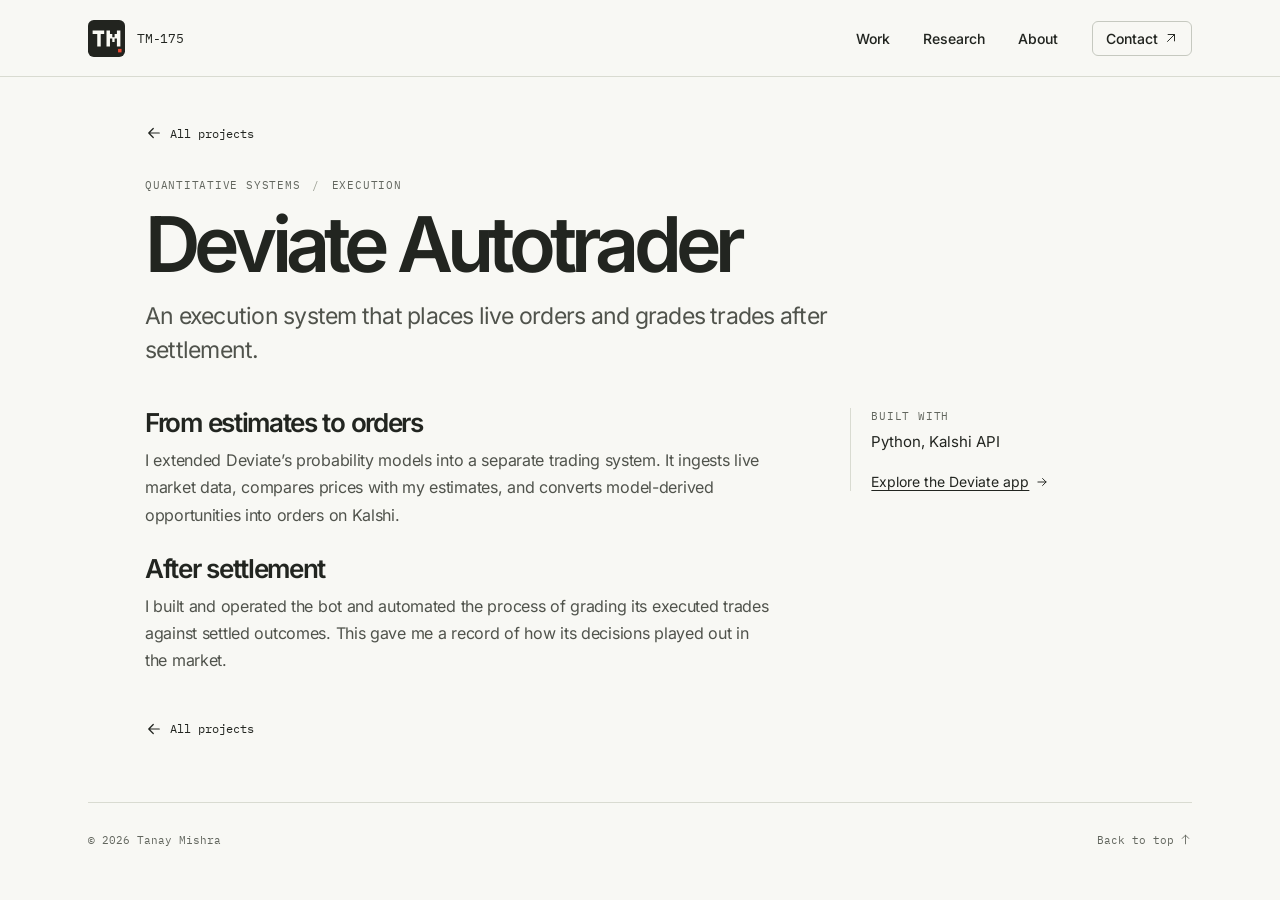
==== projects/autotrader.html @ 8a40930e "initial files" ====
<!doctype html>
<html lang="en"><head>
<meta charset="utf-8"><meta name="viewport" content="width=device-width, initial-scale=1">
<meta name="theme-color" content="#f8f8f4"><title>Deviate Autotrader | Tanay Mishra</title>
<meta name="description" content="An execution system that places live orders and grades trades after settlement.">
<meta property="og:type" content="website"><meta property="og:title" content="Deviate Autotrader | Tanay Mishra"><meta property="og:description" content="An execution system that places live orders and grades trades after settlement.">
<link rel="icon" href="../assets/mark.svg" type="image/svg+xml"><link rel="stylesheet" href="../assets/site.css">
<link rel="preload" as="font" href="../assets/fonts/inter-latin-wght-normal.woff2" type="font/woff2" crossorigin>
</head><body id="top"><a href="#main" class="skip">Skip to content</a><header class="site-header"><div class="header-inner shell">
<a class="identity" href="../index.html" aria-label="Tanay Mishra, home"><svg viewBox="0 0 32 32" aria-hidden="true" class="monogram"><rect width="32" height="32" rx="5" fill="#22241f"/><path fill="#fafaf4" d="M4 9h10v3h-3v11H8V12H4zm12 0h3v3h2v3h2v-3h2V9h3v14h-3v-7h-2v3h-2v-3h-2v7h-3z"/><rect x="26" y="25" width="3" height="3" fill="#ed4934"/></svg><span>TM-175</span></a>
<nav aria-label="Main navigation"><a href="../index.html#work">Work</a><a href="../index.html#research">Research</a><a href="../index.html#about">About</a><a class="nav-contact" href="../index.html#contact">Contact <svg class="icon " viewBox="0 0 24 24" fill="none" stroke="currentColor" stroke-width="1.65" stroke-linecap="round" stroke-linejoin="round" aria-hidden="true"><path d="M6 18 18 6M7 6h11v11"/></svg></a></nav></div></header>
<main class="detail shell" id="main"><a class="back" href="../index.html#work"><svg class="icon " viewBox="0 0 24 24" fill="none" stroke="currentColor" stroke-width="1.65" stroke-linecap="round" stroke-linejoin="round" aria-hidden="true"><path d="M19 12H5m6-6-6 6 6 6"/></svg> All projects</a>
<div class="detail-intro"><p class="meta">Quantitative systems <span>/</span> Execution</p><h1>Deviate Autotrader</h1><p>An execution system that places live orders and grades trades after settlement.</p></div><div class="detail-body"><div class="prose"><section><h2>From estimates to orders</h2><p>I extended Deviate’s probability models into a separate trading system. It ingests live market data, compares prices with my estimates, and converts model-derived opportunities into orders on Kalshi.</p></section><section><h2>After settlement</h2><p>I built and operated the bot and automated the process of grading its executed trades against settled outcomes. This gave me a record of how its decisions played out in the market.</p></section></div><aside><h2 class="meta">Built with</h2><p>Python, Kalshi API</p><a class="detail-link" href="deviate.html">Explore the Deviate app <svg class="icon " viewBox="0 0 24 24" fill="none" stroke="currentColor" stroke-width="1.65" stroke-linecap="round" stroke-linejoin="round" aria-hidden="true"><path d="M5 12h14m-6-6 6 6-6 6"/></svg></a></aside></div><a class="back ending" href="../index.html#work"><svg class="icon " viewBox="0 0 24 24" fill="none" stroke="currentColor" stroke-width="1.65" stroke-linecap="round" stroke-linejoin="round" aria-hidden="true"><path d="M19 12H5m6-6-6 6 6 6"/></svg> All projects</a></main><footer class="shell"><span>© 2026 Tanay Mishra</span><a href="#top">Back to top <svg class="icon " viewBox="0 0 24 24" fill="none" stroke="currentColor" stroke-width="1.65" stroke-linecap="round" stroke-linejoin="round" aria-hidden="true"><path d="M12 20V4m-6 6 6-6 6 6"/></svg></a></footer></body></html>
---- assets/site.css ----
@font-face {
  font-family: Inter;
  src: url("fonts/inter-latin-wght-normal.woff2") format("woff2");
  font-weight: 100 900;
  font-style: normal;
  font-display: swap;
}
@font-face {
  font-family: Plex Mono;
  src: url("fonts/ibm-plex-mono-latin-400-normal.woff2") format("woff2");
  font-weight: 400;
  font-style: normal;
  font-display: swap;
}
:root {
  --paper: #f8f8f4;
  --ink: #222520;
  --body: #50534c;
  --quiet: #62665e;
  --line: #d9dbd1;
  --signal: #df4932;
  --mono: "Plex Mono", ui-monospace, Menlo, monospace;
  --edge: clamp(24px, 6.9vw, 108px);
  font-family: Inter, -apple-system, BlinkMacSystemFont, "Segoe UI", sans-serif;
  color: var(--ink);
  background: var(--paper);
  -webkit-font-smoothing: antialiased;
  text-rendering: optimizeLegibility;
}
*, *::before, *::after { box-sizing: border-box; }
html { scroll-behavior: smooth; scroll-padding-top: 28px; }
body { margin: 0; }
button, a { -webkit-tap-highlight-color: transparent; }
button { font: inherit; cursor: pointer; }
a { text-decoration: none; color: inherit; }
button:focus-visible, a:focus-visible { outline: 3px solid #ae4029; outline-offset: 5px; }
button:disabled { cursor: default; }
[hidden] { display: none !important; }
::selection { background: #ffcfba; color: #251f1c; }
h1, h2, h3, p, figure, dl, dd { margin: 0; }
img, canvas { max-width: 100%; display: block; }
.icon { width: 18px; height: 18px; display: inline-block; flex: none; vertical-align: middle; }
.icon.tiny { width: 13px; height: 13px; }
.shell { width: min(calc(100% - 2 * var(--edge)), 1192px); margin-inline: auto; }
.skip { position: fixed; top: 8px; left: 8px; padding: 12px; border-radius: 4px; background: white; z-index: 5; transform: translateY(-160%); }
.skip:focus { transform: none; }
.site-header { border-bottom: 1px solid var(--line); }
.header-inner, .identity, nav, .nav-contact, .hero-actions, .quiet-link, .button, .section-bar, .view-controls, .figure-name, .controls, footer, footer a, .back, .detail-link {
  display: flex; align-items: center;
}
.header-inner { justify-content: space-between; min-height: 76px; }
.identity { gap: 12px; font: 400 13px/1 var(--mono); letter-spacing: -.025em; }
.monogram { display: block; width: 37px; height: 37px; }
nav { gap: clamp(16px, 2.6vw, 38px); }
nav a { font-size: 14px; font-weight: 520; padding-block: 10px; }
nav a:hover, .quiet-link:hover, .back:hover, footer a:hover, .contact-links a:hover, .detail-link:hover { color: #a83b28; }
nav .nav-contact { gap: 6px; padding: 8px 13px; border: 1px solid #c6c9c0; border-radius: 6px; }
.nav-contact .icon { width: 14px; height: 14px; }
.hero { display: grid; grid-template-columns: 1fr 1.13fr; align-items: center; gap: 3.4%; padding: clamp(36px,4.3vw,68px) 0 clamp(38px,4.5vw,70px); }
.meta, .figure-name, .controls, .back, footer, .screens figcaption { font-family: var(--mono); }
.meta { text-transform: uppercase; letter-spacing: .07em; color: var(--quiet); line-height: 1.6; font-size: 11px; }
.meta span { color: #999d91; padding-inline: 4px; }
.location { display: flex; align-items: center; gap: 7px; font-size: 11px; letter-spacing: .085em; }
.location .icon { width: 14px; height: 14px; color: #b63e2b; }
h1, h2, h3 { font-weight: 610; }
.hero h1 { font-size: clamp(52px, 5.55vw, 81px); line-height: 1.07; letter-spacing: -.066em; margin: 18px 0; }
.hero h1 span { color: var(--signal); }
.intro-text { color: var(--body); max-width: 450px; font-size: clamp(17px,1.48vw,21px); line-height: 1.56; letter-spacing: -.035em; }
.intro-text strong { color: var(--ink); font-weight: 580; }
.hero-actions { margin-top: 28px; gap: 24px; }
.button, .quiet-link { font-size: 14px; font-weight: 540; gap: 9px; }
.button.primary { justify-content: center; background: var(--ink); color: white; border-radius: 6px; padding: 13px 16px; gap: 19px; transition: background .16s, transform .16s; }
.button.primary:hover { background: #383f33; transform: translateY(-2px); }
.button .icon { width: 15px; height: 15px; }
.quiet-link { gap: 8px; min-height: 44px; }
.circuit { min-width: 0; }
.circuit-stage { aspect-ratio: 1.95; width: 100%; position: relative; isolation: isolate; overflow: clip; pointer-events: none; }
.circuit-stage::before { content: ""; position: absolute; inset: 0; z-index: -1; background-image: radial-gradient(#a4a99b 0.75px,transparent 0.85px); background-size: 13px 13px; opacity: .52; mask-image: radial-gradient(ellipse,black 18%,rgba(0,0,0,.5) 65%,transparent 85%); }
.circuit-stage canvas, .circuit-stage img { position: absolute; width: 113%; max-width: none; height: auto; left: -8%; top: 50%; transform: translateY(-50%); image-rendering: pixelated; }
.reg { width: 9px; height: 9px; position: absolute; color: #b8beb1; z-index: 1; }
.reg::before, .reg::after { content:""; position:absolute; background:currentColor; }
.reg::before { height:1px; width:9px; top:4px; }
.reg::after { width:1px; height:9px; left:4px; }
.tl { top: 0; left: 0; } .tr { top: 0; right: 0; } .bl { bottom: 0; left: 0; } .br { bottom: 0; right: 0; }
.circuit figcaption { display: flex; justify-content: space-between; align-items: center; margin-top: 9px; padding: 0 2px; color: var(--quiet); }
.figure-name, .controls { text-transform: uppercase; letter-spacing: .065em; font-size: 10px; gap: 8px; }
.figure-name .icon { color: var(--ink); width: 15px; height: 15px; }
.controls { gap: 0; }
#lap { min-width: 56px; }
.controls button { display: grid; place-items: center; min-width: 30px; height: 28px; background: transparent; border: 0; border-left: 1px solid var(--line); color: var(--ink); font: inherit; }
.controls button:hover { background: #eaece4; }
.controls .icon { width: 15px; height: 15px; }
#play .play, #play[data-paused="true"] .pause { display: none; }
#play[data-paused="true"] .play { display: block; }
.section { padding-block: 48px 59px; }
#work, .divided { border-top: 1px solid var(--line); }
.section-bar { justify-content: space-between; gap: 14px; margin-bottom: 25px; }
h2 { font-size: clamp(30px,3vw,44px); line-height: 1.13; letter-spacing: -.065em; }
.red-square { width: .13em; height: .13em; margin-left: .12em; background: var(--signal); display: inline-block; }
.view-controls { padding: 3px; border: 1px solid var(--line); border-radius: 6px; gap: 2px; }
.view-controls button { height: 30px; width: 34px; border-radius: 3px; background: transparent; border: 0; color: #696e63; display: grid; place-items: center; }
.view-controls button[aria-pressed="true"] { background: #e3e5db; color: #242720; }
.view-controls .icon { width: 15px; height: 15px; }
.project-grid { display: grid; grid-template-columns: repeat(2,minmax(0,1fr)); gap: 37px 24px; }
.project-card a { display: block; border-radius: 7px; }
.cover { overflow: hidden; border-radius: 8px; background: #e6e8dd; }
.cover img { width: 100%; height: auto; transition: transform .4s cubic-bezier(.2,.7,.25,1); }
.card-copy { padding: 18px 2px 0; }
.card-copy .meta { font-size: 10px; }
.card-title { display: flex; justify-content: space-between; align-items: center; gap: 10px; margin: 6px 0; }
.card-title h3, .research-card h3 { font-size: clamp(22px,2.2vw,31px); line-height: 1.15; letter-spacing: -.055em; }
.card-title .icon { height: 20px; width: 20px; transform: rotate(-40deg); transition: transform .2s; }
.project-card p, .row-summary { font-size: 15px; line-height: 1.6; letter-spacing: -.015em; color: var(--body); }
.project-card a:hover .cover img { transform: scale(1.027); }
.project-card a:hover .card-title .icon { transform: rotate(-40deg) translateX(3px); }
.project-grid.is-list { grid-template-columns: 1fr; gap: 0; }
.is-list .project-card { border-top: 1px solid var(--line); }
.is-list .project-card:last-child { border-bottom: 1px solid var(--line); }
.is-list .project-card a { display: grid; grid-template-columns: 144px 1fr; gap: 22px; padding: 16px 0; align-items: center; }
.is-list .card-copy { padding: 0; }
.is-list .card-title h3 { font-size: 24px; }
.is-list .cover { border-radius: 4px; }
.more-title { font-size: 21px; letter-spacing: -.04em; margin: 42px 0 16px; }
.short-row { display: grid; grid-template-columns: 1fr 1.15fr 18px; gap: 25px; align-items: center; padding-block: 17px; border-top: 1px solid var(--line); }
.short-row:last-child { border-bottom: 1px solid var(--line); }
.row-main { display: grid; gap: 4px; }
.row-main strong { font-weight: 580; letter-spacing: -.03em; font-size: 17px; }
.short-row:hover strong { text-decoration: underline; text-underline-offset: 4px; }
.research-grid, .about-grid, .contact { display: grid; grid-template-columns: 1fr 1fr; gap: 7%; }
.research-card { padding-top: 4px; }
.research-card h3 { margin: 8px 0 13px; font-size: clamp(23px,2vw,28px); }
.research-card p:not(.meta), .bio p, .contact p, .prose p { font-size: 16px; line-height: 1.7; letter-spacing: -.018em; color: var(--body); }
.bio p + p { margin-top: 14px; }
.timeline { display: grid; }
.timeline > div { display: grid; grid-template-columns: 1fr auto; gap: 4px 12px; padding: 13px 0; border-bottom: 1px solid var(--line); }
.timeline > div:first-child { padding-top: 0; }
.timeline dt { grid-column: 1; font-size: 15px; letter-spacing: -.022em; font-weight: 600; }
.timeline dd { grid-column: 1; font-size: 13px; color: var(--body); line-height: 1.45; }
.timeline .when { grid-column: 2; grid-row: 1; font: 10px/1.6 var(--mono); color: var(--quiet); white-space: nowrap; }
.contact { align-items: start; }
.contact p { margin-top: 15px; max-width: 430px; }
.contact-links { display: flex; flex-wrap: wrap; gap: 12px 19px; align-items: center; }
.contact-links a { display: flex; align-items: center; gap: 9px; min-height: 30px; font-size: 14px; }
.contact-links a:first-child { flex-basis: 100%; font-size: clamp(17px,1.7vw,22px); font-weight: 550; letter-spacing: -.04em; }
.contact-links .icon { width: 16px; height: 16px; }
footer { border-top: 1px solid var(--line); justify-content: space-between; font-size: 11px; color: var(--quiet); min-height: 75px; }
footer a { gap: 5px; padding-block: 12px; }
footer .icon { width: 13px; height: 13px; }
.detail { padding-block: 38px 55px; max-width: 990px; }
.back { display: inline-flex; gap: 7px; font-size: 12px; min-height: 36px; }
.detail-intro { margin: 26px 0 32px; }
.detail-intro h1 { font-size: clamp(42px,6vw,77px); line-height: 1.07; letter-spacing: -.075em; margin: 9px 0 13px; }
.detail-intro > p:last-child { color: var(--body); font-size: clamp(18px,2.2vw,23px); line-height: 1.5; max-width: 700px; letter-spacing: -.033em; }
.detail-cover { border-radius: 8px; width: 100%; height: auto; }
.detail-body { display: grid; grid-template-columns: 2.2fr 1fr; gap: 8%; margin: 40px 0 36px; }
.prose section + section { margin-top: 25px; }
.prose h2, .gallery h2 { font-size: 26px; letter-spacing: -.05em; margin-bottom: 10px; }
.detail-body aside { align-self: start; border-left: 1px solid var(--line); padding-left: 20px; }
aside h2.meta { font-weight: 400; }
aside p { font-size: 15px; line-height: 1.6; margin: 5px 0; }
.detail-link { display: inline-flex; gap: 6px; font-size: 14px; margin-top: 14px; text-decoration: underline; text-underline-offset: 3px; }
.detail-link .icon { width: 14px; height: 14px; }
.gallery { border-top: 1px solid var(--line); padding-top: 25px; }
.screens { display: grid; grid-template-columns: 1fr 1fr; gap: 20px; margin-block: 19px 26px; }
.screens img { width: 100%; height: auto; border-radius: 5px; }
.screens.deviate { max-width: 570px; }
.screens figcaption { font-size: 11px; line-height: 1.55; color: var(--quiet); margin-top: 7px; }
@media (min-width: 1550px) { .hero { padding-block: 72px 84px; } }
@media (max-width: 920px) {
  :root { --edge: 5vw; }
  .hero { gap: 1.8%; grid-template-columns: 1.05fr 1fr; }
  .hero h1 { font-size: clamp(49px,6vw,60px); }
  .intro-text { font-size: 17px; }
  .timeline > div { grid-template-columns: 1fr; }
  .timeline .when { grid-column: 1; grid-row: auto; }
}
@media (max-width: 700px) {
  :root { --edge: clamp(18px,5.2vw,34px); }
  .header-inner { min-height: 64px; }
  .identity { gap: 7px; font-size: 11px; }
  .monogram { width: 31px; height: 31px; }
  nav { gap: 15px; }
  nav a { font-size: 12px; }
  nav .nav-contact { padding: 7px 9px; }
  .nav-contact .icon { display: none; }
  .hero { grid-template-columns: 1fr; gap: 28px; padding: 36px 0 28px; }
  .intro { max-width: 540px; }
  .hero h1 { font-size: clamp(48px,10.8vw,66px); margin: 12px 0; }
  .intro-text { font-size: 17px; max-width: 470px; line-height: 1.52; }
  .hero-actions { margin-top: 20px; }
  .button.primary { padding: 12px 15px; }
  .circuit { width: 100%; max-width: 475px; justify-self: center; }
  .circuit-stage { aspect-ratio: 2.12; }
  .circuit-stage canvas, .circuit-stage img { width: 105%; left: -4%; }
  .figure-name, .controls { font-size: 9px; }
  .controls button { min-width: 32px; height: 30px; }
  .section { padding-block: 31px 36px; }
  .section-bar { margin-bottom: 20px; }
  .project-grid { gap: 28px 16px; }
  .card-copy { padding-top: 12px; }
  .research-grid, .about-grid, .contact { grid-template-columns: 1fr; gap: 25px; }
  .short-row { grid-template-columns: 1fr auto; gap: 6px 18px; }
  .row-summary { grid-column: 1; grid-row: 2; }
  .short-row > .icon { grid-column: 2; grid-row: 1 / span 2; }
  .timeline > div { grid-template-columns: 1fr auto; }
  .timeline .when { grid-column: 2; grid-row: 1; }
  .detail-body { grid-template-columns: 1fr; gap: 26px; }
  .detail-intro { margin: 16px 0 21px; }
  .detail { padding-block: 22px 35px; }
}
@media (max-width: 530px) {
  .project-grid { grid-template-columns: 1fr; }
  .card-title h3 { font-size: 25px; }
  .is-list .project-card a { grid-template-columns: 77px 1fr; gap: 14px; }
  .is-list .cover { aspect-ratio: 1; }
  .is-list .cover img { height: 100%; object-fit: cover; }
  .is-list .project-card p { font-size: 13px; }
  .is-list .card-title h3 { font-size: 20px; }
  .screens:not(.deviate) { grid-template-columns: 1fr; }
  .screens { gap: 12px; }
}
@media (max-width: 370px) {
  .identity span { display: none; }
  .timeline > div { grid-template-columns: 1fr; }
  .timeline .when { grid-column: 1; grid-row: auto; }
}
@media (prefers-reduced-motion: reduce) {
  html { scroll-behavior: auto; }
  *, *::before, *::after { transition: none !important; }
}
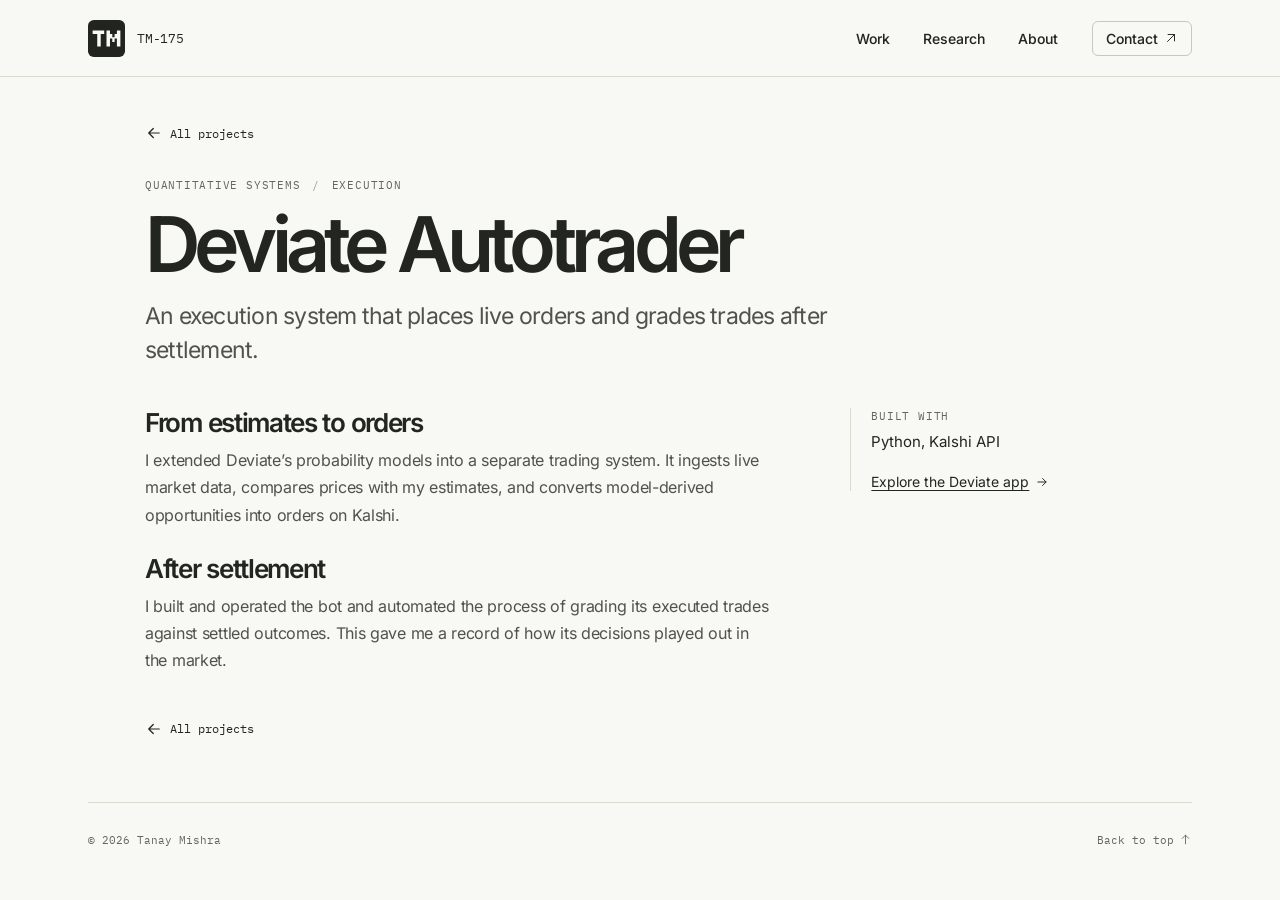
==== commit ed7b2224: "Modified circuits, changed to column layout, replaced orange accents with green + other minor design" ====
--- a/projects/autotrader.html
+++ b/projects/autotrader.html
@@ -7,7 +7,7 @@
 <link rel="icon" href="../assets/mark.svg" type="image/svg+xml"><link rel="stylesheet" href="../assets/site.css">
 <link rel="preload" as="font" href="../assets/fonts/inter-latin-wght-normal.woff2" type="font/woff2" crossorigin>
 </head><body id="top"><a href="#main" class="skip">Skip to content</a><header class="site-header"><div class="header-inner shell">
-<a class="identity" href="../index.html" aria-label="Tanay Mishra, home"><svg viewBox="0 0 32 32" aria-hidden="true" class="monogram"><rect width="32" height="32" rx="5" fill="#22241f"/><path fill="#fafaf4" d="M4 9h10v3h-3v11H8V12H4zm12 0h3v3h2v3h2v-3h2V9h3v14h-3v-7h-2v3h-2v-3h-2v7h-3z"/><rect x="26" y="25" width="3" height="3" fill="#ed4934"/></svg><span>TM-175</span></a>
+<a class="identity" href="../index.html" aria-label="Tanay Mishra, home"><svg viewBox="0 0 32 32" aria-hidden="true" class="monogram"><rect width="32" height="32" rx="5" fill="#22241f"/><path fill="#fafaf4" d="M4 9h10v3h-3v11H8V12H4zm12 0h3v3h2v3h2v-3h2V9h3v14h-3v-7h-2v3h-2v-3h-2v7h-3z"/></svg><span>TM-175</span></a>
 <nav aria-label="Main navigation"><a href="../index.html#work">Work</a><a href="../index.html#research">Research</a><a href="../index.html#about">About</a><a class="nav-contact" href="../index.html#contact">Contact <svg class="icon " viewBox="0 0 24 24" fill="none" stroke="currentColor" stroke-width="1.65" stroke-linecap="round" stroke-linejoin="round" aria-hidden="true"><path d="M6 18 18 6M7 6h11v11"/></svg></a></nav></div></header>
 <main class="detail shell" id="main"><a class="back" href="../index.html#work"><svg class="icon " viewBox="0 0 24 24" fill="none" stroke="currentColor" stroke-width="1.65" stroke-linecap="round" stroke-linejoin="round" aria-hidden="true"><path d="M19 12H5m6-6-6 6 6 6"/></svg> All projects</a>
 <div class="detail-intro"><p class="meta">Quantitative systems <span>/</span> Execution</p><h1>Deviate Autotrader</h1><p>An execution system that places live orders and grades trades after settlement.</p></div><div class="detail-body"><div class="prose"><section><h2>From estimates to orders</h2><p>I extended Deviate’s probability models into a separate trading system. It ingests live market data, compares prices with my estimates, and converts model-derived opportunities into orders on Kalshi.</p></section><section><h2>After settlement</h2><p>I built and operated the bot and automated the process of grading its executed trades against settled outcomes. This gave me a record of how its decisions played out in the market.</p></section></div><aside><h2 class="meta">Built with</h2><p>Python, Kalshi API</p><a class="detail-link" href="deviate.html">Explore the Deviate app <svg class="icon " viewBox="0 0 24 24" fill="none" stroke="currentColor" stroke-width="1.65" stroke-linecap="round" stroke-linejoin="round" aria-hidden="true"><path d="M5 12h14m-6-6 6 6-6 6"/></svg></a></aside></div><a class="back ending" href="../index.html#work"><svg class="icon " viewBox="0 0 24 24" fill="none" stroke="currentColor" stroke-width="1.65" stroke-linecap="round" stroke-linejoin="round" aria-hidden="true"><path d="M19 12H5m6-6-6 6 6 6"/></svg> All projects</a></main><footer class="shell"><span>© 2026 Tanay Mishra</span><a href="#top">Back to top <svg class="icon " viewBox="0 0 24 24" fill="none" stroke="currentColor" stroke-width="1.65" stroke-linecap="round" stroke-linejoin="round" aria-hidden="true"><path d="M12 20V4m-6 6 6-6 6 6"/></svg></a></footer></body></html>
--- a/assets/site.css
+++ b/assets/site.css
@@ -18,7 +18,8 @@
   --body: #50534c;
   --quiet: #62665e;
   --line: #d9dbd1;
-  --signal: #df4932;
+  --signal: #246347;
+  --green-wash: #e3eee4;
   --mono: "Plex Mono", ui-monospace, Menlo, monospace;
   --edge: clamp(24px, 6.9vw, 108px);
   font-family: Inter, -apple-system, BlinkMacSystemFont, "Segoe UI", sans-serif;
@@ -33,10 +34,10 @@
 button, a { -webkit-tap-highlight-color: transparent; }
 button { font: inherit; cursor: pointer; }
 a { text-decoration: none; color: inherit; }
-button:focus-visible, a:focus-visible { outline: 3px solid #ae4029; outline-offset: 5px; }
+button:focus-visible, a:focus-visible { outline: 3px solid var(--signal); outline-offset: 5px; }
 button:disabled { cursor: default; }
 [hidden] { display: none !important; }
-::selection { background: #ffcfba; color: #251f1c; }
+::selection { background: #c6dfca; color: #153a28; }
 h1, h2, h3, p, figure, dl, dd { margin: 0; }
 img, canvas { max-width: 100%; display: block; }
 .icon { width: 18px; height: 18px; display: inline-block; flex: none; vertical-align: middle; }
@@ -53,7 +54,7 @@
 .monogram { display: block; width: 37px; height: 37px; }
 nav { gap: clamp(16px, 2.6vw, 38px); }
 nav a { font-size: 14px; font-weight: 520; padding-block: 10px; }
-nav a:hover, .quiet-link:hover, .back:hover, footer a:hover, .contact-links a:hover, .detail-link:hover { color: #a83b28; }
+nav a:hover, .quiet-link:hover, .back:hover, footer a:hover, .contact-links a:hover, .detail-link:hover { color: var(--signal); }
 nav .nav-contact { gap: 6px; padding: 8px 13px; border: 1px solid #c6c9c0; border-radius: 6px; }
 .nav-contact .icon { width: 14px; height: 14px; }
 .hero { display: grid; grid-template-columns: 1fr 1.13fr; align-items: center; gap: 3.4%; padding: clamp(36px,4.3vw,68px) 0 clamp(38px,4.5vw,70px); }
@@ -61,45 +62,75 @@
 .meta { text-transform: uppercase; letter-spacing: .07em; color: var(--quiet); line-height: 1.6; font-size: 11px; }
 .meta span { color: #999d91; padding-inline: 4px; }
 .location { display: flex; align-items: center; gap: 7px; font-size: 11px; letter-spacing: .085em; }
-.location .icon { width: 14px; height: 14px; color: #b63e2b; }
+.location .icon { width: 14px; height: 14px; color: var(--signal); }
 h1, h2, h3 { font-weight: 610; }
 .hero h1 { font-size: clamp(52px, 5.55vw, 81px); line-height: 1.07; letter-spacing: -.066em; margin: 18px 0; }
-.hero h1 span { color: var(--signal); }
 .intro-text { color: var(--body); max-width: 450px; font-size: clamp(17px,1.48vw,21px); line-height: 1.56; letter-spacing: -.035em; }
 .intro-text strong { color: var(--ink); font-weight: 580; }
 .hero-actions { margin-top: 28px; gap: 24px; }
 .button, .quiet-link { font-size: 14px; font-weight: 540; gap: 9px; }
 .button.primary { justify-content: center; background: var(--ink); color: white; border-radius: 6px; padding: 13px 16px; gap: 19px; transition: background .16s, transform .16s; }
-.button.primary:hover { background: #383f33; transform: translateY(-2px); }
+.button.primary:hover { background: #20533c; transform: translateY(-2px); }
 .button .icon { width: 15px; height: 15px; }
 .quiet-link { gap: 8px; min-height: 44px; }
-.circuit { min-width: 0; }
-.circuit-stage { aspect-ratio: 1.95; width: 100%; position: relative; isolation: isolate; overflow: clip; pointer-events: none; }
-.circuit-stage::before { content: ""; position: absolute; inset: 0; z-index: -1; background-image: radial-gradient(#a4a99b 0.75px,transparent 0.85px); background-size: 13px 13px; opacity: .52; mask-image: radial-gradient(ellipse,black 18%,rgba(0,0,0,.5) 65%,transparent 85%); }
-.circuit-stage canvas, .circuit-stage img { position: absolute; width: 113%; max-width: none; height: auto; left: -8%; top: 50%; transform: translateY(-50%); image-rendering: pixelated; }
-.reg { width: 9px; height: 9px; position: absolute; color: #b8beb1; z-index: 1; }
-.reg::before, .reg::after { content:""; position:absolute; background:currentColor; }
-.reg::before { height:1px; width:9px; top:4px; }
-.reg::after { width:1px; height:9px; left:4px; }
-.tl { top: 0; left: 0; } .tr { top: 0; right: 0; } .bl { bottom: 0; left: 0; } .br { bottom: 0; right: 0; }
-.circuit figcaption { display: flex; justify-content: space-between; align-items: center; margin-top: 9px; padding: 0 2px; color: var(--quiet); }
+.map-host, .circuit { min-width: 0; }
+.circuit { --north-turn: -25deg; width: 100%; }
+.circuit[data-area="campus"] { --north-turn: 28deg; }
+.map-toolbar, .map-views, .circuit figcaption, .map-credits, .map-expand { display: flex; align-items: center; }
+.map-toolbar, .map-credits, .circuit figcaption { justify-content: space-between; gap: 10px; }
+.map-toolbar { position: relative; z-index: 1; }
+.map-views { gap: 3px; border: 1px solid var(--line); border-radius: 6px; padding: 3px; }
+.map-views button, .map-expand, .guide-toggle { border: 0; background: transparent; color: var(--quiet); }
+.map-views button { font: 450 12px/1.3 Inter,sans-serif; padding: 6px 10px; border-radius: 3px; }
+.map-views button[aria-pressed="true"] { background: var(--green-wash); color: var(--ink); font-weight: 550; }
+.map-expand { justify-content: center; width: 32px; height: 32px; border: 1px solid var(--line); border-radius: 5px; }
+.map-expand:hover, .map-views button:hover { background: #e8ebe1; color: var(--ink); }
+.map-expand .icon { width: 16px; height: 16px; }
+.shrink-icon, .map-dialog[open] .expand-icon { display: none; }
+.map-dialog[open] .shrink-icon { display: block; }
+.circuit-stage { aspect-ratio: 636/354; width: 100%; position: relative; isolation: isolate; }
+.circuit-stage::before { content: ""; position: absolute; inset: 0; z-index: -1; background-image: radial-gradient(#a4a99b .75px,transparent .85px); background-size: 13px 13px; opacity: .47; mask-image: radial-gradient(ellipse,black 18%,rgba(0,0,0,.5) 65%,transparent 85%); }
+.circuit-stage canvas, .circuit-stage img { position: absolute; inset: 0; width: 100%; height: 100%; image-rendering: pixelated; }
+.compass { position: absolute; z-index: 1; right: 7px; top: 4%; display: grid; justify-items: center; gap: 3px; color: #5d6559; font: 10px/1 var(--mono); }
+.compass i { display: block; width: 8px; height: 12px; background: linear-gradient(to right,#66715f 50%,#adb5a4 50%); clip-path: polygon(50% 0,100% 100%,50% 75%,0 100%); transform: rotate(var(--north-turn)); }
+.circuit figcaption { padding: 0 0 7px; color: var(--quiet); border-bottom: 1px solid var(--line); }
 .figure-name, .controls { text-transform: uppercase; letter-spacing: .065em; font-size: 10px; gap: 8px; }
 .figure-name .icon { color: var(--ink); width: 15px; height: 15px; }
 .controls { gap: 0; }
-#lap { min-width: 56px; }
-.controls button { display: grid; place-items: center; min-width: 30px; height: 28px; background: transparent; border: 0; border-left: 1px solid var(--line); color: var(--ink); font: inherit; }
+#lap { min-width: 58px; }
+.controls button { display: grid; place-items: center; min-width: 31px; height: 30px; background: transparent; border: 0; border-left: 1px solid var(--line); color: var(--ink); font: inherit; }
 .controls button:hover { background: #eaece4; }
 .controls .icon { width: 15px; height: 15px; }
 #play .play, #play[data-paused="true"] .pause { display: none; }
 #play[data-paused="true"] .play { display: block; }
+.map-credits { min-height: 29px; flex-wrap: wrap; color: var(--quiet); }
+.map-credits small { margin-left: auto; font: 10px/1.5 var(--mono); }
+.map-credits a:hover, .map-fallback a { text-decoration: underline; text-underline-offset: 2px; }
+.guide-toggle { font: 500 12px/1.35 Inter,sans-serif; padding: 7px 0; color: var(--ink); }
+.guide-toggle span { margin-left: 4px; }
+#map-guide { border-left: 2px solid #d5dccd; margin-top: 6px; padding: 1px 0 1px 12px; }
+#map-landmark { font: 550 13px/1.5 Inter,sans-serif; padding: 3px; max-width: 100%; color: var(--ink); border: 1px solid var(--line); border-radius: 3px; background: var(--paper); }
+#place-note, #route-note, .map-fallback { font-size: 12px; line-height: 1.5; color: var(--body); margin-top: 6px; }
+#route-note { color: var(--quiet); }
+#place-map-link { display: inline-block; font-size: 11px; margin-block: 4px; }
+#place-map-link, #route-note a { text-decoration: underline; text-underline-offset: 2px; }
+#map-pins { position: absolute; inset: 0; pointer-events: none; }
+.map-pin { pointer-events: auto; position: absolute; translate: -50% -50%; display: grid; place-items: center; width: 24px; height: 24px; padding: 0; border: none; border-radius: 50%; background: transparent; }
+.map-pin::after { content: ""; width: 9px; height: 9px; border: 2px solid #fffdf5; border-radius: 50%; background: #374d45; box-shadow: 0 1px 3px #263329a6; }
+.map-pin[aria-pressed="true"] { z-index: 1; }
+.map-pin[aria-pressed="true"]::after { width: 12px; height: 12px; background: #1b7550; box-shadow: 0 0 0 3px #e7f5e6cc; }
+.map-dialog { max-width: min(960px,96vw); width: 100%; max-height: 94dvh; overflow: auto; overscroll-behavior: contain; padding: clamp(12px,2.2vw,28px); color: var(--ink); background: var(--paper); border: 1px solid var(--line); border-radius: 10px; box-shadow: 0 12px 55px #1a201733; }
+.map-dialog::backdrop { background: #1d231c96; }
+.map-dialog .circuit { max-width: none; }
+body:has(.map-dialog[open]) { overflow: hidden; }
+.sr-only { position: absolute; width: 1px; height: 1px; padding: 0; margin: -1px; overflow: hidden; clip-path: inset(50%); white-space: nowrap; border: 0; }
 .section { padding-block: 48px 59px; }
 #work, .divided { border-top: 1px solid var(--line); }
 .section-bar { justify-content: space-between; gap: 14px; margin-bottom: 25px; }
 h2 { font-size: clamp(30px,3vw,44px); line-height: 1.13; letter-spacing: -.065em; }
-.red-square { width: .13em; height: .13em; margin-left: .12em; background: var(--signal); display: inline-block; }
 .view-controls { padding: 3px; border: 1px solid var(--line); border-radius: 6px; gap: 2px; }
 .view-controls button { height: 30px; width: 34px; border-radius: 3px; background: transparent; border: 0; color: #696e63; display: grid; place-items: center; }
-.view-controls button[aria-pressed="true"] { background: #e3e5db; color: #242720; }
+.view-controls button[aria-pressed="true"] { background: var(--green-wash); color: #242720; }
 .view-controls .icon { width: 15px; height: 15px; }
 .project-grid { display: grid; grid-template-columns: repeat(2,minmax(0,1fr)); gap: 37px 24px; }
 .project-card a { display: block; border-radius: 7px; }
@@ -150,7 +181,7 @@
 .back { display: inline-flex; gap: 7px; font-size: 12px; min-height: 36px; }
 .detail-intro { margin: 26px 0 32px; }
 .detail-intro h1 { font-size: clamp(42px,6vw,77px); line-height: 1.07; letter-spacing: -.075em; margin: 9px 0 13px; }
-.detail-intro > p:last-child { color: var(--body); font-size: clamp(18px,2.2vw,23px); line-height: 1.5; max-width: 700px; letter-spacing: -.033em; }
+.detail-intro > p:not(.meta) { color: var(--body); font-size: clamp(18px,2.2vw,23px); line-height: 1.5; max-width: 700px; letter-spacing: -.033em; }
 .detail-cover { border-radius: 8px; width: 100%; height: auto; }
 .detail-body { display: grid; grid-template-columns: 2.2fr 1fr; gap: 8%; margin: 40px 0 36px; }
 .prose section + section { margin-top: 25px; }
@@ -189,9 +220,7 @@
   .intro-text { font-size: 17px; max-width: 470px; line-height: 1.52; }
   .hero-actions { margin-top: 20px; }
   .button.primary { padding: 12px 15px; }
-  .circuit { width: 100%; max-width: 475px; justify-self: center; }
-  .circuit-stage { aspect-ratio: 2.12; }
-  .circuit-stage canvas, .circuit-stage img { width: 105%; left: -4%; }
+  .map-host { width: 100%; max-width: 490px; justify-self: center; }
   .figure-name, .controls { font-size: 9px; }
   .controls button { min-width: 32px; height: 30px; }
   .section { padding-block: 31px 36px; }
@@ -228,3 +257,25 @@
   html { scroll-behavior: auto; }
   *, *::before, *::after { transition: none !important; }
 }
+
+.map-tools, .turn-controls { display: flex; align-items: center; }
+.map-tools { gap: 7px; }
+.turn-controls { border: 1px solid var(--line); border-radius: 5px; overflow: hidden; }
+.turn-controls:focus-within { outline: 2px solid var(--signal); outline-offset: 2px; }
+.turn-button { width: 30px; height: 30px; display: grid; place-items: center; background: transparent; border: 0; color: var(--quiet); }
+.turn-button + .turn-button { border-left: 1px solid var(--line); }
+.turn-button svg { width: 14px; height: 14px; }
+.turn-button:hover, .turn-button:focus-visible, .map-expand:hover, .controls button:hover { background: var(--green-wash); color: var(--signal); }
+.circuit-stage[data-rotatable] { cursor: grab; touch-action: pan-y pinch-zoom; user-select: none; -webkit-user-select: none; }
+.circuit-stage[data-dragging] { cursor: grabbing; }
+.circuit-stage:focus-visible { outline: 2px solid var(--signal); outline-offset: 2px; border-radius: 4px; }
+.circuit-stage img { -webkit-user-drag: none; pointer-events: none; }
+.product-site { color: var(--signal); font-weight: 550; }
+.project-card a:hover .card-title, .short-row:hover strong, .guide-toggle:hover { color: var(--signal); }
+
+.circuit .car-symbol, .circuit[data-area="campus"] .flight-symbol { display: none; }
+.circuit[data-area="campus"] .car-symbol { display: block; }
+
+.circuit-stage[data-rotatable]:not([data-turned])::after { content: 'Drag to rotate'; position: absolute; left: 0; bottom: 2px; font: 10px/1.4 var(--mono); color: var(--quiet); opacity: 0; pointer-events: none; }
+.circuit-stage[data-rotatable]:not([data-turned]):is(:hover,:focus-visible)::after { opacity: 1; }
+@media (pointer: coarse) { .circuit-stage[data-rotatable]:not([data-turned])::after { opacity: 1; } }
